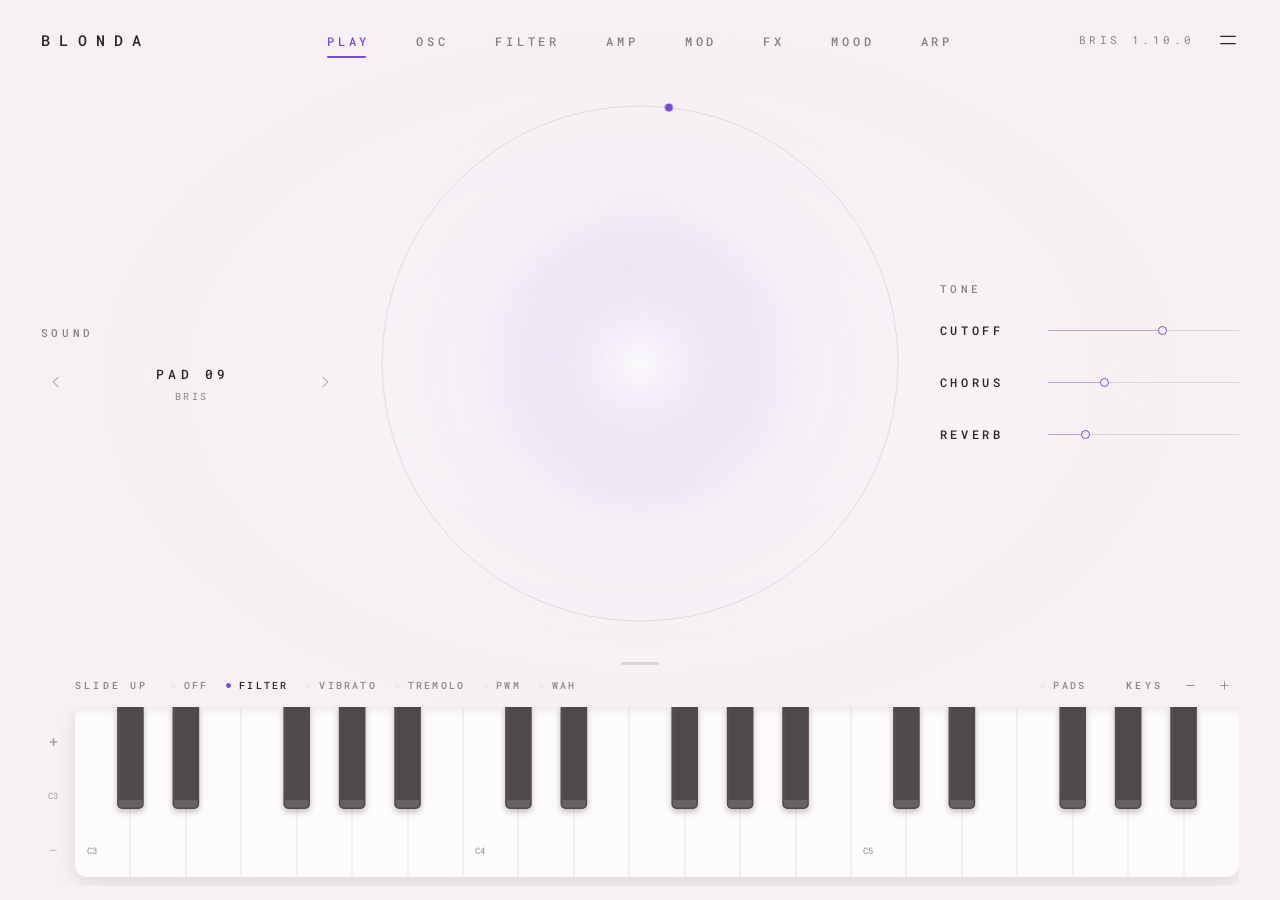
==== ui/index.html @ 7af72cba "1.10.0: den hemliga patchen KRISTALL (glasscen), vanliga ljuset av - KRISTALL låses upp med fem tryc" ====
<!doctype html>
<html lang="sv">
<head>
<meta charset="utf-8">
<meta name="viewport" content="width=device-width, initial-scale=1, viewport-fit=cover, user-scalable=no">
<meta name="theme-color" content="#f6f1f4">
<title>BLONDA BRIS</title>
<link rel="preload" href="fonts/blonda-mono.woff2" as="font" type="font/woff2" crossorigin>
<link rel="stylesheet" href="style.css">
</head>
<body>
<div id="app" class="tab-play">
  <header>
    <div class="logo">BLONDA</div>
    <nav id="tabs"></nav>
    <div class="hright">
      <span id="ver">BRIS</span>
      <button id="menuBtn" aria-label="Sounds"><svg class="ic" viewBox="0 0 24 24"><path d="M4 8h16M4 16h16"/></svg></button>
    </div>
  </header>
  <nav id="tabs2"></nav>
  <main id="main">
    <section id="left" class="panel"></section>
    <section id="stage"><canvas id="fBack" class="fl"></canvas><canvas id="fGl" class="fl"></canvas><canvas id="fFront" class="fl"></canvas></section>
    <section id="right" class="panel"></section>
  </main>
  <section id="keys"><div id="kgrip" aria-label="Tangenternas höjd"><i></i></div><div id="kbar"></div><canvas></canvas></section>
</div>
<div id="menu">
  <div class="shade"></div>
  <div class="sheet">
    <div class="top"><div class="t">SOUNDS</div><button id="menuClose" aria-label="Close"><svg class="ic" viewBox="0 0 24 24"><path d="M6 6l12 12M18 6L6 18"/></svg></button></div>
    <div class="list" id="list"></div>
    <div class="foot" id="mfoot"></div>
  </div>
</div>
<div id="start"><div>TAP TO PLAY</div></div>
<script src="data.js"></script>
<script src="bridge.js"></script>
<script src="blommor.js"></script>
<script src="kristall.js"></script>
<script src="app.js"></script>
</body>
</html>
---- ui/style.css ----
/* BLONDA BRIS – gränssnittet. Ett och samma för Mac, iPad, iPhone, Logic (AU) och webben.
   Allt syns alltid utan att man behöver skrolla: sidan är en kolumn (huvud, innehåll, tangenter) där blomman
   tar den plats som blir över. */
@font-face { font-family: "BLONDA Mono"; src: url(fonts/blonda-mono.woff2) format("woff2"); font-weight: 100 700; font-display: block; }

:root {
  --a: #7a4bd4; --a2: rgba(122, 75, 212, .35); --a3: rgba(122, 75, 212, .12);
  --bg: #f6f1f4; --ink: #2b2521; --mute: #8d847e; --faint: rgba(43, 37, 33, .08); --line: rgba(43, 37, 33, .14);
  --pad: clamp(16px, 3.2vw, 56px);
  --track: .32em;
  font-family: "BLONDA Mono", ui-monospace, Menlo, monospace;
  color: var(--ink);
}
* { box-sizing: border-box; -webkit-tap-highlight-color: transparent; -webkit-user-select: none; user-select: none; -webkit-touch-callout: none; }
input, textarea { -webkit-user-select: text; user-select: text; -webkit-touch-callout: default; }
button { touch-action: manipulation; }
html, body { margin: 0; height: 100%; overflow: hidden; background: var(--bg); transition: background-color .8s ease; }
body { -webkit-user-select: none; user-select: none; -webkit-touch-callout: none; touch-action: none; }
button { font: inherit; color: inherit; background: none; border: 0; padding: 0; cursor: pointer; }
svg { display: block; }
.ic { width: 22px; height: 22px; stroke: currentColor; fill: none; stroke-width: 1.3; stroke-linecap: round; stroke-linejoin: round; }

#app {
  position: fixed; inset: 0; display: flex; flex-direction: column;
  padding: env(safe-area-inset-top) calc(env(safe-area-inset-right) + var(--pad)) calc(env(safe-area-inset-bottom) + 14px) calc(env(safe-area-inset-left) + var(--pad));
  background: radial-gradient(ellipse 60% 55% at 50% 42%, rgba(255, 255, 255, .5), rgba(255, 255, 255, 0) 70%);
}

/* ---------------------------------------------------------------- huvud */
header { flex: none; display: grid; grid-template-columns: 1fr auto 1fr; align-items: center; height: 80px; position: relative; z-index: 2; }
.logo { font-size: 15px; letter-spacing: .62em; font-weight: 500; white-space: nowrap; }
#tabs { display: flex; gap: clamp(20px, 3.6vw, 60px); justify-content: center; }
#tabs button, #tabs2 button { font-size: 12px; letter-spacing: var(--track); padding: 10px 0 9px; position: relative; opacity: .55; font-weight: 500; transition: opacity .2s; }
#tabs button.on, #tabs2 button.on { color: var(--a); opacity: 1; }
#tabs button.on::after, #tabs2 button.on::after { content: ""; position: absolute; left: 0; right: .32em; bottom: 0; height: 1.5px; background: var(--a); border-radius: 1px; }
.hright { display: flex; justify-content: flex-end; align-items: center; gap: 22px; }
#ver { font-size: 10.5px; letter-spacing: .34em; color: var(--mute); white-space: nowrap; }
#tabs2 { display: none; position: relative; z-index: 2; }

/* ---------------------------------------------------------------- innehåll */
main { flex: 1; min-height: 0; display: grid; grid-template-columns: minmax(210px, 25%) 1fr minmax(210px, 25%); grid-template-areas: "left stage right"; }
#left { grid-area: left; }
#right { grid-area: right; }
#stage { grid-area: stage; position: relative; min-height: 0; min-width: 0; }
#stage .fl { position: absolute; inset: -24px -60px -10px; width: calc(100% + 120px); height: calc(100% + 34px); pointer-events: none; }
#fGl { transition: opacity .25s; }
.panel { display: flex; flex-direction: column; justify-content: center; gap: 36px; min-height: 0; min-width: 0; position: relative; z-index: 1; }
.ttl { font-size: 11px; letter-spacing: var(--track); color: var(--mute); margin-bottom: 22px; font-weight: 500; }

.browser .row { display: grid; grid-template-columns: 30px 1fr 30px; align-items: center; }
.browser .arr { height: 40px; display: grid; place-items: center; opacity: .55; }
.browser .arr .ic { width: 16px; height: 16px; }
.browser .arr:hover { opacity: 1; }
.browser .mid { text-align: center; min-width: 0; }
.browser .cur { font-size: 13px; letter-spacing: var(--track); padding-left: .32em; font-weight: 500; }
.browser .nm { font-size: 10px; letter-spacing: .24em; color: var(--mute); margin-top: 7px; padding-left: .24em; white-space: nowrap; overflow: hidden; text-overflow: ellipsis; }

.wave-wrap { padding-bottom: 6px; }
.wave { width: 100%; height: 76px; display: block; }

.knobs { display: grid; grid-template-columns: repeat(4, 1fr); gap: 6px; }
.knob { display: flex; flex-direction: column; align-items: center; gap: 12px; touch-action: none; cursor: ns-resize; }
.knob .lab { font-size: 10.5px; letter-spacing: .2em; padding-left: .2em; white-space: nowrap; font-weight: 500; }
.knob canvas { width: 32px; height: 32px; transition: transform .12s; }

.sliders { display: flex; flex-direction: column; gap: 28px; }
.slider { display: grid; grid-template-columns: minmax(92px, auto) 1fr; align-items: center; gap: 16px; touch-action: none; cursor: ew-resize; }
.slider .lab { font-size: 11.5px; letter-spacing: var(--track); white-space: nowrap; font-weight: 500; }
.slider .tr { position: relative; height: 24px; }
.slider .tr::before { content: ""; position: absolute; left: 0; right: 0; top: 50%; height: 1px; background: var(--line); }
.slider .fill { position: absolute; left: 0; top: 50%; height: 1px; background: var(--a2); }
.slider .hd { position: absolute; top: 50%; width: 9px; height: 9px; margin: -4.5px 0 0 -4.5px; border: 1.4px solid var(--a); border-radius: 50%; background: var(--bg); transition: transform .12s; }
.slider.drag .hd, .knob.drag canvas { transform: scale(1.25); }
.lab .val { color: var(--a); }

.choice { display: flex; flex-wrap: wrap; gap: 12px 22px; }
.choice .opt { display: flex; align-items: center; gap: 10px; font-size: 11.5px; letter-spacing: .26em; font-weight: 500; opacity: .5; padding: 4px 0; }
.choice .opt i { width: 6px; height: 6px; border-radius: 50%; border: 1.1px solid var(--line); flex: none; }
.choice .opt.on { opacity: 1; }
.choice .opt.on i { background: var(--a); border-color: var(--a); }

/* rader ovanför rattarna (MOOD, ARP) och knappen för de dolda rattarna */
.kbox .pre { display: flex; flex-direction: column; gap: 14px; margin-bottom: 24px; }
.kbox .pre:last-child { margin-bottom: 0; }
.ttl .hidb { margin-left: 16px; font-size: 9.5px; letter-spacing: .28em; color: var(--a); font-weight: 500; padding: 4px 0; }
.ttl .hidb.on { color: var(--ink); }

/* MOOD: fotknapparna över blommans nederkant */
#fsw { position: absolute; left: 0; right: 0; bottom: 10px; z-index: 2; display: flex; justify-content: center; gap: clamp(18px, 6vw, 70px); pointer-events: none; }
#fsw .grp { display: flex; gap: 10px; pointer-events: auto; }
#fsw .fs { height: 34px; padding: 0 16px 0 13px; display: flex; align-items: center; gap: 9px; border-radius: 18px; border: 1px solid var(--line);
  background: rgba(255, 255, 255, .55); backdrop-filter: blur(8px); -webkit-backdrop-filter: blur(8px); font-size: 10.5px; letter-spacing: .26em; font-weight: 500; transition: background .15s, color .15s; }
#fsw .fs i { width: 6px; height: 6px; border-radius: 50%; border: 1.1px solid var(--line); }
#fsw .fs.on { background: var(--a); border-color: var(--a); color: #fff; }
#fsw .fs.on i { background: #fff; border-color: #fff; }

/* ---------------------------------------------------------------- ackordpads över skärmen */
main { position: relative; }
#pads { position: absolute; inset: 0; z-index: 6; display: none; flex-direction: column; align-items: center; justify-content: center; gap: 18px;
  container-type: size; background: color-mix(in srgb, var(--bg) 42%, transparent); backdrop-filter: blur(20px) saturate(1.1); -webkit-backdrop-filter: blur(20px) saturate(1.1); }
#pads.open { display: flex; animation: padsin .28s ease-out; }
@keyframes padsin { from { opacity: 0; } }
#pads .pbar { flex: none; flex-wrap: nowrap; align-items: center; gap: 0 26px; }
#pads .pbar .opt { font-size: 10.5px; letter-spacing: .26em; }
#pads .pbar .stang { width: 30px; height: 30px; display: grid; place-items: center; opacity: .55; margin-left: 4px; }
#pads .pbar .stang .ic { width: 15px; height: 15px; }
#pads .pgrid { flex: none; display: grid; grid-template-columns: repeat(4, minmax(0, 1fr)); gap: 14px; width: min(92cqw, calc((100cqh - 76px) * 4 + 42px), 920px); }
@container (max-aspect-ratio: 8/5) { #pads .pgrid { grid-template-columns: repeat(2, minmax(0, 1fr)); width: min(92cqw, calc(100cqh - 76px), 560px); } }
.pad { aspect-ratio: 1; min-width: 0; border-radius: 22px; background: rgba(255, 255, 255, .5); border: 1px solid rgba(255, 255, 255, .75); box-shadow: 0 12px 40px rgba(60, 40, 30, .07);
  display: flex; flex-direction: column; justify-content: space-between; align-items: stretch; padding: 12px 14px 11px; text-align: left; touch-action: none; transition: background .14s, color .14s, transform .1s; }
.pad:active { transform: scale(.985); }
.pad .nr { font-size: 9.5px; letter-spacing: .3em; color: var(--mute); }
.pad .ak { align-self: center; font-size: clamp(15px, 5.2cqmin, 30px); letter-spacing: .06em; font-weight: 500; white-space: nowrap; }
.pad .tn { font-size: 8.5px; letter-spacing: .12em; color: var(--mute); white-space: nowrap; overflow: hidden; text-overflow: ellipsis; text-align: center; }
.pad.tom .ak { color: var(--mute); font-size: 10px; letter-spacing: .32em; }
.pad.on { background: var(--a); border-color: var(--a); color: #fff; }
.pad.on .nr, .pad.on .tn { color: rgba(255, 255, 255, .75); }
.pad.armed { border: 1.5px solid var(--a); animation: padrec 1.1s ease-in-out infinite; }
@keyframes padrec { 50% { box-shadow: 0 0 0 7px var(--a3); } }
#pads.recording .pad:not(.armed) { opacity: .78; }
#kbar .padsw { flex: none !important; margin-left: auto; }
#kbar .padsw + .zoom { margin-left: 18px; }

/* PLAY: bara ljudväljaren till vänster och tre reglage till höger */
.tab-play .panel { gap: 0; }

/* ---------------------------------------------------------------- tangenter */
#keys { flex: none; height: clamp(140px, 25vh, 230px); margin-top: 14px; position: relative; z-index: 1; display: flex; flex-direction: column; }
#keys canvas { width: 100%; flex: 1; min-height: 0; display: block; touch-action: none; }
#kbar { flex: none; display: flex; align-items: center; gap: 22px; height: 28px; margin: 0 0 8px 34px; }
#kgrip { flex: none; height: 16px; margin-top: -6px; display: flex; justify-content: center; align-items: center; cursor: ns-resize; touch-action: none; }
#kgrip i { width: 38px; height: 3px; border-radius: 2px; background: var(--line); transition: background .2s, width .2s; }
#kgrip:hover i, #kgrip.drag i { background: var(--a2); width: 56px; }
#kbar .zoom { margin-left: auto; display: flex; align-items: center; gap: 4px; }
#kbar .zoom .ttl { margin-right: 8px; }
#kbar .zoom button { width: 30px; height: 28px; display: grid; place-items: center; opacity: .55; }
#kbar .zoom button:hover { opacity: 1; }
#kbar .zoom .ic { width: 15px; height: 15px; }
.slider .mfill { position: absolute; top: 50%; height: 1px; background: var(--a); opacity: .45; display: none; }
.slider .mdot { position: absolute; top: 50%; width: 5px; height: 5px; margin: -2.5px 0 0 -2.5px; border-radius: 50%; background: var(--a); display: none; }
#kbar .ttl { margin: 0; font-size: 10px; white-space: nowrap; }
#kbar .choice { flex-wrap: nowrap; gap: 0 18px; }
#kbar .opt { font-size: 10px; letter-spacing: .22em; gap: 8px; padding: 6px 0; }
#kbar .opt i { width: 5px; height: 5px; }
#kbar .s { display: none; }

/* ---------------------------------------------------------------- menyn (ljudlistan) */
#menu { position: fixed; inset: 0; z-index: 20; pointer-events: none; }
#menu .shade { position: absolute; inset: 0; background: rgba(246, 241, 238, .55); backdrop-filter: blur(14px); -webkit-backdrop-filter: blur(14px); opacity: 0; transition: opacity .3s; }
#menu .sheet { position: absolute; top: 0; right: 0; bottom: 0; width: min(540px, 100%); background: color-mix(in srgb, var(--bg) 88%, white);
  transform: translateX(100%); transition: transform .38s cubic-bezier(.2, .7, .2, 1); display: flex; flex-direction: column;
  padding: calc(env(safe-area-inset-top) + 26px) calc(env(safe-area-inset-right) + 32px) calc(env(safe-area-inset-bottom) + 20px) 32px; }
#menu.open { pointer-events: auto; }
#menu.open .shade { opacity: 1; }
#menu.open .sheet { transform: none; box-shadow: -30px 0 80px rgba(60, 40, 30, .08); }
#menu .top { display: flex; justify-content: space-between; align-items: center; margin-bottom: 26px; }
#menu .top .t { font-size: 11px; letter-spacing: .5em; font-weight: 500; color: var(--mute); }
#menu .list { overflow-y: auto; flex: 1; -webkit-overflow-scrolling: touch; touch-action: pan-y; margin-right: -14px; padding-right: 14px; }
#menu .grp { margin-bottom: 24px; }
#menu .gh { display: flex; align-items: center; gap: 12px; font-size: 10.5px; letter-spacing: .32em; margin-bottom: 8px; font-weight: 500; }
#menu .gh i { width: 7px; height: 7px; border-radius: 50%; }
#menu .gh span { color: var(--mute); }
#menu .items { display: grid; grid-template-columns: 1fr 1fr; gap: 0 18px; }
#menu .it { text-align: left; font-size: 11px; letter-spacing: .14em; padding: 8px 0 8px 19px; opacity: .72; white-space: nowrap; overflow: hidden; text-overflow: ellipsis; text-transform: uppercase; }
#menu .it:hover { opacity: 1; }
#menu .it.on { color: var(--a); opacity: 1; }
#menu .foot { border-top: 1px solid var(--faint); padding-top: 16px; display: flex; flex-wrap: wrap; gap: 14px 24px; align-items: center; font-size: 10px; letter-spacing: .18em; color: var(--mute); }
#menu .foot button { letter-spacing: .24em; color: var(--ink); font-weight: 500; }
#menu .foot button.mute { color: var(--mute); }
#menu .foot input.namn { flex: 1 1 180px; min-width: 0; font: inherit; font-size: 11px; letter-spacing: .2em; text-transform: uppercase; color: var(--ink);
  background: none; border: 0; border-bottom: 1px solid var(--a2); padding: 8px 0 6px; outline: none; -webkit-user-select: text; user-select: text; touch-action: manipulation; }
#menu .foot input.namn:focus { border-bottom-color: var(--a); }
#menu .eg { display: flex; align-items: center; min-width: 0; }
#menu .eg .it { flex: 1; min-width: 0; }
#menu .eg .bort { flex: none; height: 30px; min-width: 30px; display: grid; place-items: center; opacity: .35; font-size: 9px; letter-spacing: .2em; font-weight: 500; }
#menu .eg .bort .ic { width: 13px; height: 13px; }
#menu .eg .bort:hover, #menu .eg .bort.fraga { opacity: 1; color: var(--a); }
/* MOTION OFF: inga övergångar eller animationer någonstans */
.still *, .still *::before, .still *::after { transition: none !important; animation: none !important; }

#start { position: fixed; inset: 0; z-index: 30; display: none; place-items: center; background: rgba(246, 241, 238, .35); backdrop-filter: blur(3px); -webkit-backdrop-filter: blur(3px); cursor: pointer; }
#start.show { display: grid; }
#start div { font-size: 11px; letter-spacing: .5em; padding: 16px 24px 16px 30px; border: 1px solid var(--line); border-radius: 40px; background: rgba(255, 255, 255, .5); }

/* ---------------------------------------------------------------- iPad stående, iPhone och smala fönster */
@media (orientation: portrait), (max-width: 699px) {
  header { grid-template-columns: 1fr auto; height: 62px; }
  header #tabs { display: none; }
  #tabs2 { display: flex; flex: none; justify-content: space-between; padding: 0 0 6px; }
  #tabs2 button { font-size: 10.5px; letter-spacing: .2em; }
  main { display: flex; flex-direction: column; gap: 18px; }
  #stage { flex: 1; min-height: 0; order: 0; }
  #stage .fl { inset: 0 -16px -6px; width: calc(100% + 32px); height: calc(100% + 6px); }
  #left { order: 1; }
  #right { order: 2; }
  .panel { flex: none; justify-content: flex-start; gap: 18px; }
  .wave-wrap { display: none; }
  .ttl { margin-bottom: 12px; }
  .sliders { gap: 12px; }
  .slider .tr { height: 30px; }
  #keys { height: clamp(150px, 22vh, 250px); margin-top: 12px; }
  /* PLAY: blomman stort, ljudväljaren, tangenter */
  .tab-play #right { display: none; }
  .tab-play .browser .ttl { display: none; }
  .tab-play #keys { height: clamp(176px, 28vh, 300px); }
  /* inställningsflikarna: ljudväljaren finns i menyn, blomman tar resten */
  #app:not(.tab-play) #left .browser { display: none; }
  #app:not(.tab-play) #left { gap: 0; }
}
/* iPad stående: inställningarna i två kolumner under blomman */
@media (orientation: portrait) and (min-width: 700px) {
  main { display: grid; grid-template-columns: 1fr 1fr; grid-template-rows: minmax(0, 1fr) auto; grid-template-areas: "stage stage" "left right"; column-gap: 48px; row-gap: 26px; }
  .tab-play main { grid-template-areas: "stage stage" "left left"; }
  .tab-play #left { width: min(420px, 100%); justify-self: center; }
  #tabs2 { justify-content: center; gap: 44px; }
  #tabs2 button { font-size: 11.5px; letter-spacing: .3em; }
  .sliders { gap: 18px; }
}
/* låg höjd (iPhone liggande, AUv3 i GarageBand): tätare */
@media (max-height: 560px) and (orientation: landscape) {
  header { height: 50px; }
  #tabs { gap: clamp(12px, 2.4vw, 40px); }   /* iPhone liggande: flikarna och versionen får plats bredvid varandra */
  #ver { letter-spacing: .22em; }
  .panel { gap: 14px; }
  .sliders { gap: 6px; }
  .slider .tr { height: 22px; }
  .ttl { margin-bottom: 8px; }
  .wave-wrap { display: none; }
  .knob { gap: 6px; }
  .knob canvas { width: 28px; height: 28px; }
  #keys { height: clamp(92px, 30vh, 146px); margin-top: 6px; }
  #kbar { height: 22px; margin-bottom: 4px; }
  #kgrip { display: none; }
}
/* smalt: korta namn och ingen rubrik */
@media (max-width: 600px) {
  #kbar { gap: 14px; margin-left: 0; }
  #kbar .choice { flex: 1; justify-content: space-between; gap: 0; }
  #kbar .zoom .ttl { display: none; }
  #kbar .zoom button { width: 26px; }
  #kbar .l { display: none; }
  #kbar .s { display: inline; }
}
@media (max-width: 430px) {
  #kbar > .ttl { display: none; }
  #kbar { gap: 10px; }
  #kbar .opt { letter-spacing: .12em; gap: 5px; }
  #kbar .zoom { gap: 0; }
}
@media (max-height: 330px) { #keys { display: none; } }
/* MOOD på små telefoner: tätare så att blomman och fotknapparna får plats */
@media (orientation: portrait) and (max-height: 760px) and (max-width: 699px) {
  .tab-mood .ttl { margin-bottom: 8px; }
  .tab-mood .kbox .pre { margin-bottom: 10px; }
  .tab-mood .knob { gap: 6px; }
  .tab-mood .knob canvas { width: 28px; height: 28px; }
  .tab-mood .sliders { gap: 4px; }
  .tab-mood .slider .tr { height: 24px; }
  .tab-mood main { gap: 12px; }
}

/* ---------------------------------------------------------------- AUDIO / MIDI (fristående appen) */
#dev { position: fixed; inset: 0; z-index: 40; display: none; align-items: center; justify-content: center; padding: 20px;
  background: color-mix(in srgb, var(--bg) 45%, transparent); backdrop-filter: blur(18px); -webkit-backdrop-filter: blur(18px); }
#dev.open { display: flex; animation: padsin .25s ease-out; }
#dev .kort { width: min(520px, 100%); max-height: 100%; overflow-y: auto; background: rgba(255, 255, 255, .78); border: 1px solid rgba(255, 255, 255, .9);
  border-radius: 22px; box-shadow: 0 18px 60px rgba(60, 40, 30, .12); padding: 20px 24px 26px; }
#dev .topp { display: flex; align-items: center; justify-content: space-between; margin-bottom: 18px; }
#dev .topp .ttl { margin: 0; }
#dev .stang { width: 34px; height: 34px; display: grid; place-items: center; opacity: .6; }
#dev .stang .ic { width: 16px; height: 16px; }
#dev .sekt { margin-top: 18px; }
#dev .rub { font-size: 9.5px; letter-spacing: .3em; color: var(--mute); margin-bottom: 10px; }
#dev .rad { width: 100%; display: flex; align-items: center; gap: 12px; padding: 11px 0; border-top: 1px solid var(--faint); font-size: 11px; letter-spacing: .2em; text-align: left; }
#dev .rad span { flex: 1; min-width: 0; overflow: hidden; text-overflow: ellipsis; white-space: nowrap; }
#dev .rad em { font-style: normal; font-size: 9.5px; letter-spacing: .28em; color: var(--mute); }
#dev .rad i { width: 6px; height: 6px; border-radius: 50%; border: 1.1px solid var(--line); flex: none; }
#dev .rad.on i { background: var(--a); border-color: var(--a); }
#dev .rad.on em { color: var(--a); }
#dev .tom { font-size: 10px; letter-spacing: .24em; color: var(--mute); }
#dev .choice { flex-wrap: wrap; gap: 8px 18px; justify-content: flex-start; }

/* ljuset som strålar upp ur tangentbordet (ritas i app.js) */
#ljus { position: fixed; inset: 0; width: 100%; height: 100%; z-index: 5; pointer-events: none; }

/* ---------------------------------------------------------------- den hemliga patchen (KRISTALL)
   Mörkt läge med glasscenen (kristall.js). Bakgrund och accent sätts av applyTheme. */
#kristall { display: none; }
html.kristall { --ink: #e9e4f4; --mute: #8f87a8; --faint: rgba(233, 228, 244, .07); --line: rgba(233, 228, 244, .16); color-scheme: dark; }
html.kristall #app { background: radial-gradient(ellipse 55% 50% at 50% 45%, rgba(120, 80, 220, .10), rgba(120, 80, 220, 0) 70%); }
html.kristall #fsw .fs { background: rgba(22, 19, 34, .6); }
html.kristall .pad { background: rgba(255, 255, 255, .05); border-color: rgba(255, 255, 255, .12); box-shadow: 0 12px 40px rgba(0, 0, 0, .35); }
html.kristall #menu .shade { background: rgba(11, 10, 19, .6); }
html.kristall #menu .sheet { background: color-mix(in srgb, var(--bg) 94%, white); }
html.kristall #start { background: rgba(11, 10, 19, .45); }
html.kristall #start div { background: rgba(255, 255, 255, .06); }
html.kristall #dev .kort { background: rgba(24, 21, 36, .92); border-color: rgba(255, 255, 255, .1); }
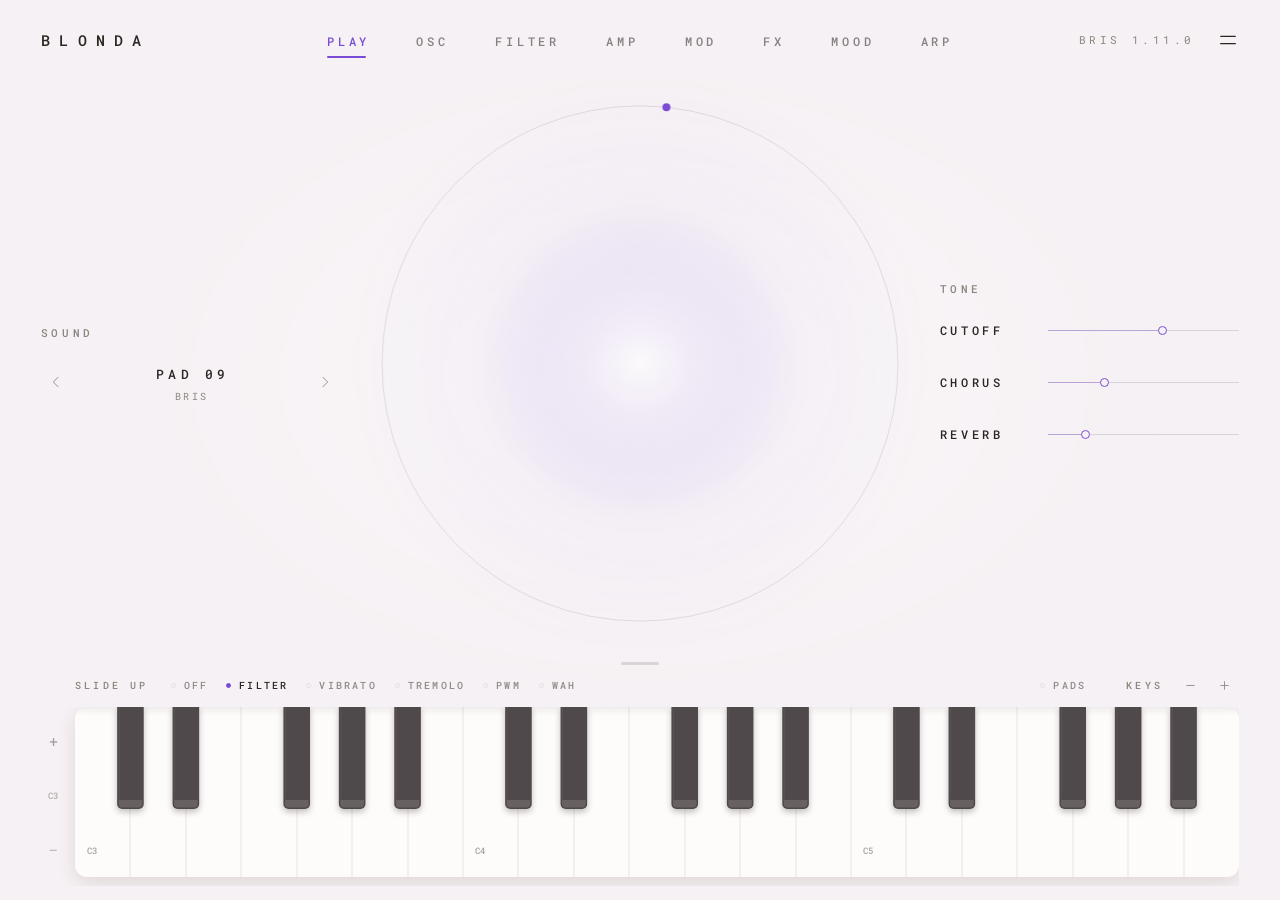
==== commit 6d0c7a57: "1.11.0: hemliga patcharna SJÖN och KASSETTEN, bandet (SLITEN) i kärnan - SJÖN (låses upp med B-A-D-A" ====
--- a/ui/index.html
+++ b/ui/index.html
@@ -39,6 +39,8 @@
 <script src="bridge.js"></script>
 <script src="blommor.js"></script>
 <script src="kristall.js"></script>
+<script src="sjon.js"></script>
+<script src="kassett.js"></script>
 <script src="app.js"></script>
 </body>
 </html>
--- a/ui/style.css
+++ b/ui/style.css
@@ -283,15 +283,24 @@
 /* ljuset som strålar upp ur tangentbordet (ritas i app.js) */
 #ljus { position: fixed; inset: 0; width: 100%; height: 100%; z-index: 5; pointer-events: none; }
 
-/* ---------------------------------------------------------------- den hemliga patchen (KRISTALL)
-   Mörkt läge med glasscenen (kristall.js). Bakgrund och accent sätts av applyTheme. */
-#kristall { display: none; }
-html.kristall { --ink: #e9e4f4; --mute: #8f87a8; --faint: rgba(233, 228, 244, .07); --line: rgba(233, 228, 244, .16); color-scheme: dark; }
-html.kristall #app { background: radial-gradient(ellipse 55% 50% at 50% 45%, rgba(120, 80, 220, .10), rgba(120, 80, 220, 0) 70%); }
-html.kristall #fsw .fs { background: rgba(22, 19, 34, .6); }
-html.kristall .pad { background: rgba(255, 255, 255, .05); border-color: rgba(255, 255, 255, .12); box-shadow: 0 12px 40px rgba(0, 0, 0, .35); }
-html.kristall #menu .shade { background: rgba(11, 10, 19, .6); }
-html.kristall #menu .sheet { background: color-mix(in srgb, var(--bg) 94%, white); }
-html.kristall #start { background: rgba(11, 10, 19, .45); }
-html.kristall #start div { background: rgba(255, 255, 255, .06); }
-html.kristall #dev .kort { background: rgba(24, 21, 36, .92); border-color: rgba(255, 255, 255, .1); }
+/* ---------------------------------------------------------------- de hemliga patcharna (KRISTALL, SJÖN, KASSETTEN)
+   Mörkt läge med patchens scen (kristall.js, sjon.js, kassett.js). Bakgrund och accent sätts av applyTheme. */
+#kristall, #kassett, #sjon { display: none; }
+#sjon { position: fixed; inset: 0; width: 100%; height: 100%; z-index: 0; pointer-events: none; }
+#hemskylt { position: fixed; left: 50%; top: 84px; transform: translate(-50%, -6px); z-index: 30; pointer-events: none;
+  display: flex; flex-direction: column; align-items: center; gap: 8px; opacity: 0; transition: opacity .5s, transform .5s;
+  color: var(--ink); text-align: center; }
+#hemskylt span { font: 500 10px/1 "BLONDA Mono", monospace; letter-spacing: .4em; color: var(--a); }
+#hemskylt b { font: 300 26px/1 "BLONDA Grotesk", sans-serif; letter-spacing: .5em; padding-left: .5em; }
+#hemskylt.syns { opacity: 1; transform: translate(-50%, 0); }
+html.hemlig { --ink: #e9e4f4; --mute: #8f87a8; --faint: rgba(233, 228, 244, .07); --line: rgba(233, 228, 244, .16); color-scheme: dark; }
+html.hemlig #app { background: radial-gradient(ellipse 55% 50% at 50% 45%, rgba(120, 80, 220, .10), rgba(120, 80, 220, 0) 70%); }
+html.hemlig.h-kassett #app { background: radial-gradient(ellipse 50% 45% at 50% 42%, rgba(255, 160, 70, .07), rgba(255, 160, 70, 0) 70%); }
+html.hemlig.h-sjon #app { background: none; }
+html.hemlig #fsw .fs { background: rgba(22, 19, 34, .6); }
+html.hemlig .pad { background: rgba(255, 255, 255, .05); border-color: rgba(255, 255, 255, .12); box-shadow: 0 12px 40px rgba(0, 0, 0, .35); }
+html.hemlig #menu .shade { background: rgba(11, 10, 19, .6); }
+html.hemlig #menu .sheet { background: color-mix(in srgb, var(--bg) 94%, white); }
+html.hemlig #start { background: rgba(11, 10, 19, .45); }
+html.hemlig #start div { background: rgba(255, 255, 255, .06); }
+html.hemlig #dev .kort { background: rgba(24, 21, 36, .92); border-color: rgba(255, 255, 255, .1); }
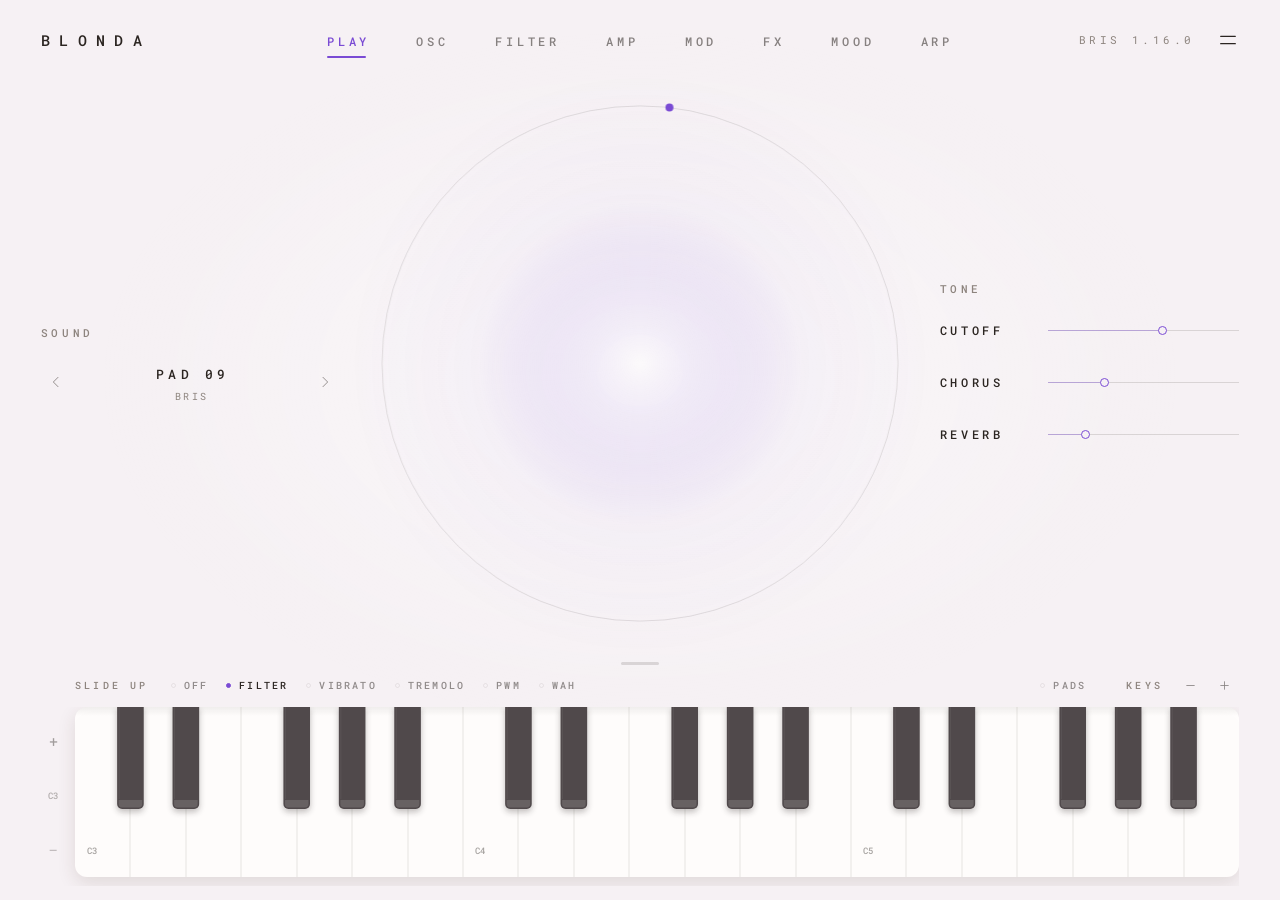
==== commit 3377f803: "1.16.0: tre nya hemliga patchar – NORRSKEN, NATTÅGET och ORGELN - NORRSKEN (F-A-D-E): norrsken över " ====
--- a/ui/index.html
+++ b/ui/index.html
@@ -41,6 +41,8 @@
 <script src="kristall.js"></script>
 <script src="sjon.js"></script>
 <script src="kassett.js"></script>
+<script src="norrsken.js"></script>
+<script src="nattag.js"></script>
 <script src="app.js"></script>
 </body>
 </html>
--- a/ui/style.css
+++ b/ui/style.css
@@ -84,6 +84,26 @@
 .kbox .pre:last-child { margin-bottom: 0; }
 .ttl .hidb { margin-left: 16px; font-size: 9.5px; letter-spacing: .28em; color: var(--a); font-weight: 500; padding: 4px 0; }
 .ttl .hidb.on { color: var(--ink); }
+
+/* FX: kedjan till höger (en rad per effekt, med av/på eller en lampa) och den valda effekten till vänster */
+.fxttl { display: flex; align-items: center; justify-content: space-between; gap: 16px; }
+.fxpa { display: inline-flex; align-items: center; height: 24px; border: 1px solid var(--line); border-radius: 13px; padding: 2px; font-size: 9.5px; letter-spacing: .26em; font-weight: 500; flex: none; }
+.fxpa span { padding: 0 9px 0 calc(9px + .26em); height: 18px; display: grid; place-items: center; border-radius: 10px; color: var(--mute); transition: background .15s, color .15s; }
+.fxpa:not(.on) span:last-child { background: var(--ink); color: var(--bg); }
+.fxpa.on span:first-child { background: var(--a); color: #fff; }
+.fxinn { transition: opacity .2s; }
+.fxinn.av { opacity: .42; }
+.fxbox .knobs { row-gap: 22px; }
+.fxlista { display: flex; flex-direction: column; }
+.fxrad { display: flex; align-items: center; justify-content: space-between; gap: 14px; border-top: 1px solid var(--line); min-height: 52px; }
+.fxrad:last-child { border-bottom: 1px solid var(--line); }
+.fxnamn { flex: 1; display: flex; align-items: center; gap: 16px; text-align: left; font-size: 11.5px; letter-spacing: var(--track); font-weight: 500; opacity: .55; padding: 14px 0; min-width: 0; }
+.fxnamn em { font-style: normal; font-size: 9.5px; letter-spacing: .2em; color: var(--mute); }
+.fxnamn span { white-space: nowrap; overflow: hidden; text-overflow: ellipsis; }
+.fxrad.vald .fxnamn { opacity: 1; color: var(--a); }
+.fxrad.vald .fxnamn em { color: var(--a); }
+.fxlampa { width: 7px; height: 7px; border-radius: 50%; border: 1.1px solid var(--line); margin-right: 9px; flex: none; }
+.fxlampa.on { background: var(--a); border-color: var(--a); }
 
 /* MOOD: fotknapparna över blommans nederkant */
 #fsw { position: absolute; left: 0; right: 0; bottom: 10px; z-index: 2; display: flex; justify-content: center; gap: clamp(18px, 6vw, 70px); pointer-events: none; }
@@ -206,6 +226,10 @@
   /* inställningsflikarna: ljudväljaren finns i menyn, blomman tar resten */
   #app:not(.tab-play) #left .browser { display: none; }
   #app:not(.tab-play) #left { gap: 0; }
+  .tab-fx #right { order: 1; }   /* FX: välj i kedjan först, rattarna under */
+  .tab-fx #left { order: 2; }
+  .fxrad { min-height: 40px; }
+  .fxnamn { padding: 10px 0; }
 }
 /* iPad stående: inställningarna i två kolumner under blomman */
 @media (orientation: portrait) and (min-width: 700px) {
@@ -228,6 +252,15 @@
   .wave-wrap { display: none; }
   .knob { gap: 6px; }
   .knob canvas { width: 28px; height: 28px; }
+  .fxbox .knobs { row-gap: 8px; }
+  .fxrad { min-height: 32px; }
+  .fxnamn { padding: 6px 0; }
+  .tab-fx #left .browser { display: none; }   /* FX: den valda effekten får hela vänstra sidan */
+  .fxbox .pre { margin-bottom: 8px; }
+  .fxbox .choice.band { flex-wrap: nowrap; overflow-x: auto; gap: 0 14px; scrollbar-width: none; }
+  .fxbox .choice.band::-webkit-scrollbar { display: none; }
+  .fxbox .choice.band .opt { letter-spacing: .18em; gap: 6px; flex: none; }
+  .fxbox .knob .lab { font-size: 9px; letter-spacing: .14em; }
   #keys { height: clamp(92px, 30vh, 146px); margin-top: 6px; }
   #kbar { height: 22px; margin-bottom: 4px; }
   #kgrip { display: none; }
@@ -286,7 +319,8 @@
 /* ---------------------------------------------------------------- de hemliga patcharna (KRISTALL, SJÖN, KASSETTEN)
    Mörkt läge med patchens scen (kristall.js, sjon.js, kassett.js). Bakgrund och accent sätts av applyTheme. */
 #kristall, #kassett, #sjon { display: none; }
-#sjon { position: fixed; inset: 0; width: 100%; height: 100%; z-index: 0; pointer-events: none; }
+#sjon, .himmel { position: fixed; inset: 0; width: 100%; height: 100%; z-index: 0; pointer-events: none; }
+#norrsken, #nattag, #orgel { display: none; }
 #hemskylt { position: fixed; left: 50%; top: 84px; transform: translate(-50%, -6px); z-index: 30; pointer-events: none;
   display: flex; flex-direction: column; align-items: center; gap: 8px; opacity: 0; transition: opacity .5s, transform .5s;
   color: var(--ink); text-align: center; }
@@ -295,8 +329,10 @@
 #hemskylt.syns { opacity: 1; transform: translate(-50%, 0); }
 html.hemlig { --ink: #e9e4f4; --mute: #8f87a8; --faint: rgba(233, 228, 244, .07); --line: rgba(233, 228, 244, .16); color-scheme: dark; }
 html.hemlig #app { background: radial-gradient(ellipse 55% 50% at 50% 45%, rgba(120, 80, 220, .10), rgba(120, 80, 220, 0) 70%); }
-html.hemlig.h-kassett #app { background: radial-gradient(ellipse 50% 45% at 50% 42%, rgba(255, 160, 70, .07), rgba(255, 160, 70, 0) 70%); }
-html.hemlig.h-sjon #app { background: none; }
+html.hemlig.h-kassett #app { background: radial-gradient(ellipse 55% 50% at 50% 40%, rgba(255, 170, 90, .11), rgba(255, 160, 70, 0) 72%); }
+html.hemlig.h-sjon #app { background: none; text-shadow: 0 1px 10px rgba(2, 12, 30, .55); }   /* texten syns även mot dagens himmel */
+html.hemlig.h-norrsken #app, html.hemlig.h-nattag #app { background: none; text-shadow: 0 1px 10px rgba(0, 0, 0, .55); }
+html.hemlig.h-orgel #app { background: radial-gradient(ellipse 55% 50% at 50% 40%, rgba(255, 190, 110, .08), rgba(255, 190, 110, 0) 72%); }
 html.hemlig #fsw .fs { background: rgba(22, 19, 34, .6); }
 html.hemlig .pad { background: rgba(255, 255, 255, .05); border-color: rgba(255, 255, 255, .12); box-shadow: 0 12px 40px rgba(0, 0, 0, .35); }
 html.hemlig #menu .shade { background: rgba(11, 10, 19, .6); }
@@ -304,3 +340,21 @@
 html.hemlig #start { background: rgba(11, 10, 19, .45); }
 html.hemlig #start div { background: rgba(255, 255, 255, .06); }
 html.hemlig #dev .kort { background: rgba(24, 21, 36, .92); border-color: rgba(255, 255, 255, .1); }
+
+/* ---------------------------------------------------------------- att lyssna efter en tonföljd (fem tryck på BLONDA):
+   bokstäverna lyfter och lyser upp i tur och ordning, som en våg genom ordet */
+.logo { cursor: default; }
+.logo span { display: inline-block; }
+.logo.lyssnar span { animation: lyssna 1.5s ease-in-out infinite; animation-delay: calc(var(--i) * .11s); }
+@keyframes lyssna {
+  0%, 100% { transform: translateY(0); color: var(--ink); text-shadow: none; }
+  35% { transform: translateY(-3px); color: var(--a); text-shadow: 0 0 12px var(--a2); }
+  60% { transform: translateY(0); }
+}
+html.still .logo.lyssnar span { animation: none; color: var(--a); }
+/* banden (KASSETTEN, TAPE under FX) */
+.choice.band { flex-wrap: wrap; row-gap: 10px; }
+/* nedräkningen bredvid BLONDA medan appen lyssnar (5, 4, 3 ...) */
+#nedrakning { display: inline-block; min-width: 1.2ch; margin-left: 2px; font: 500 9px/1 "BLONDA Mono", monospace; letter-spacing: 0;
+  font-style: normal; color: var(--a); opacity: 0; vertical-align: 2px; transition: opacity .3s; }
+#nedrakning.syns { opacity: .85; }
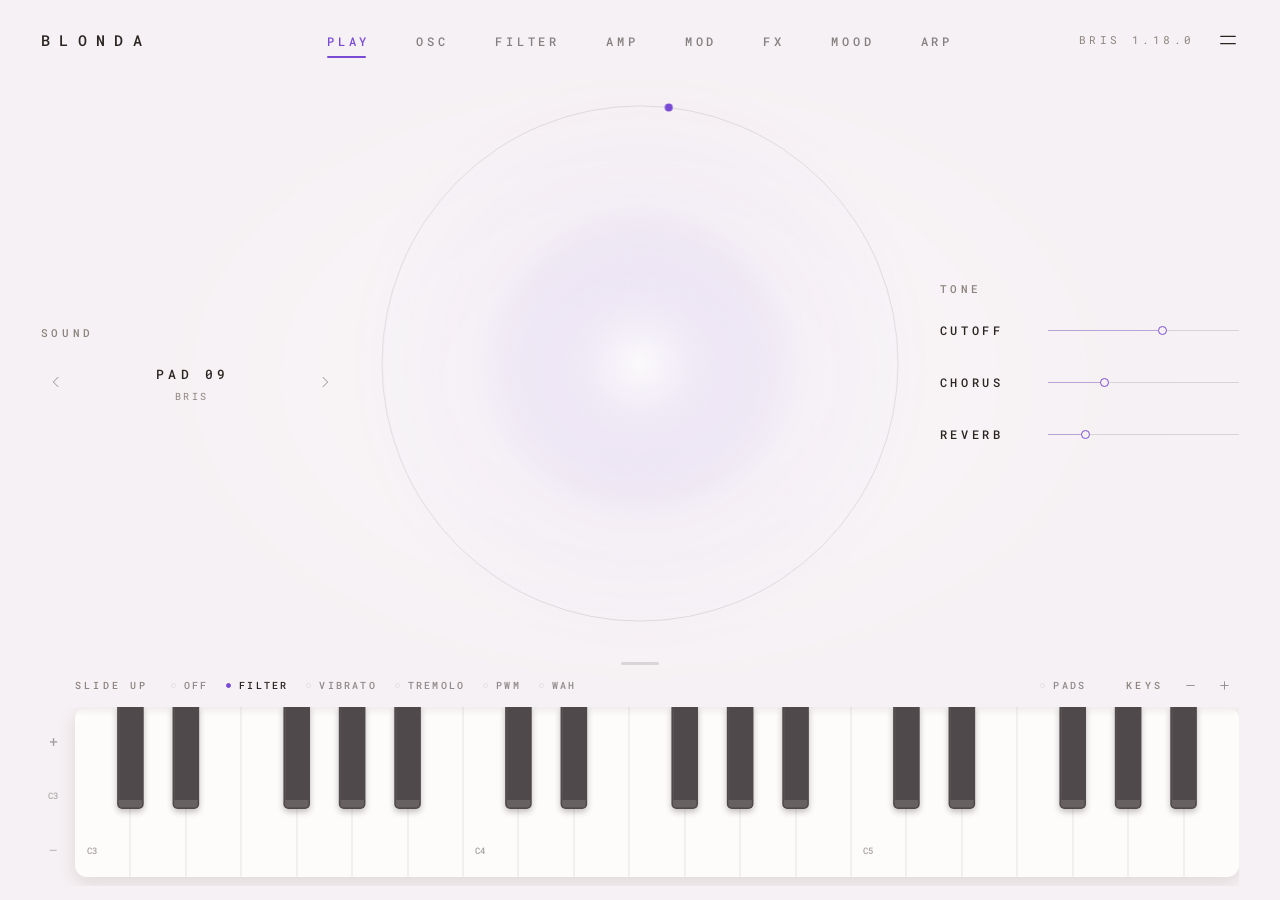
==== commit 409503ae: "1.18.0: ANALOG (motorn ONE och ett oscilloskop), späckhuggare och levande vatten i NORRSKEN, inget s" ====
--- a/ui/index.html
+++ b/ui/index.html
@@ -43,6 +43,7 @@
 <script src="kassett.js"></script>
 <script src="norrsken.js"></script>
 <script src="nattag.js"></script>
+<script src="analog.js"></script>
 <script src="app.js"></script>
 </body>
 </html>
--- a/ui/style.css
+++ b/ui/style.css
@@ -320,7 +320,7 @@
    Mörkt läge med patchens scen (kristall.js, sjon.js, kassett.js). Bakgrund och accent sätts av applyTheme. */
 #kristall, #kassett, #sjon { display: none; }
 #sjon, .himmel { position: fixed; inset: 0; width: 100%; height: 100%; z-index: 0; pointer-events: none; }
-#norrsken, #nattag, #orgel { display: none; }
+#norrsken, #nattag, #orgel, #analog, #analog_strale { display: none; }
 #hemskylt { position: fixed; left: 50%; top: 84px; transform: translate(-50%, -6px); z-index: 30; pointer-events: none;
   display: flex; flex-direction: column; align-items: center; gap: 8px; opacity: 0; transition: opacity .5s, transform .5s;
   color: var(--ink); text-align: center; }
@@ -331,7 +331,7 @@
 html.hemlig #app { background: radial-gradient(ellipse 55% 50% at 50% 45%, rgba(120, 80, 220, .10), rgba(120, 80, 220, 0) 70%); }
 html.hemlig.h-kassett #app { background: radial-gradient(ellipse 55% 50% at 50% 40%, rgba(255, 170, 90, .11), rgba(255, 160, 70, 0) 72%); }
 html.hemlig.h-sjon #app { background: none; text-shadow: 0 1px 10px rgba(2, 12, 30, .55); }   /* texten syns även mot dagens himmel */
-html.hemlig.h-norrsken #app, html.hemlig.h-nattag #app { background: none; text-shadow: 0 1px 10px rgba(0, 0, 0, .55); }
+html.hemlig.h-norrsken #app, html.hemlig.h-nattag #app, html.hemlig.h-analog #app { background: none; text-shadow: 0 1px 10px rgba(0, 0, 0, .55); }
 html.hemlig.h-orgel #app { background: radial-gradient(ellipse 55% 50% at 50% 40%, rgba(255, 190, 110, .08), rgba(255, 190, 110, 0) 72%); }
 html.hemlig #fsw .fs { background: rgba(22, 19, 34, .6); }
 html.hemlig .pad { background: rgba(255, 255, 255, .05); border-color: rgba(255, 255, 255, .12); box-shadow: 0 12px 40px rgba(0, 0, 0, .35); }
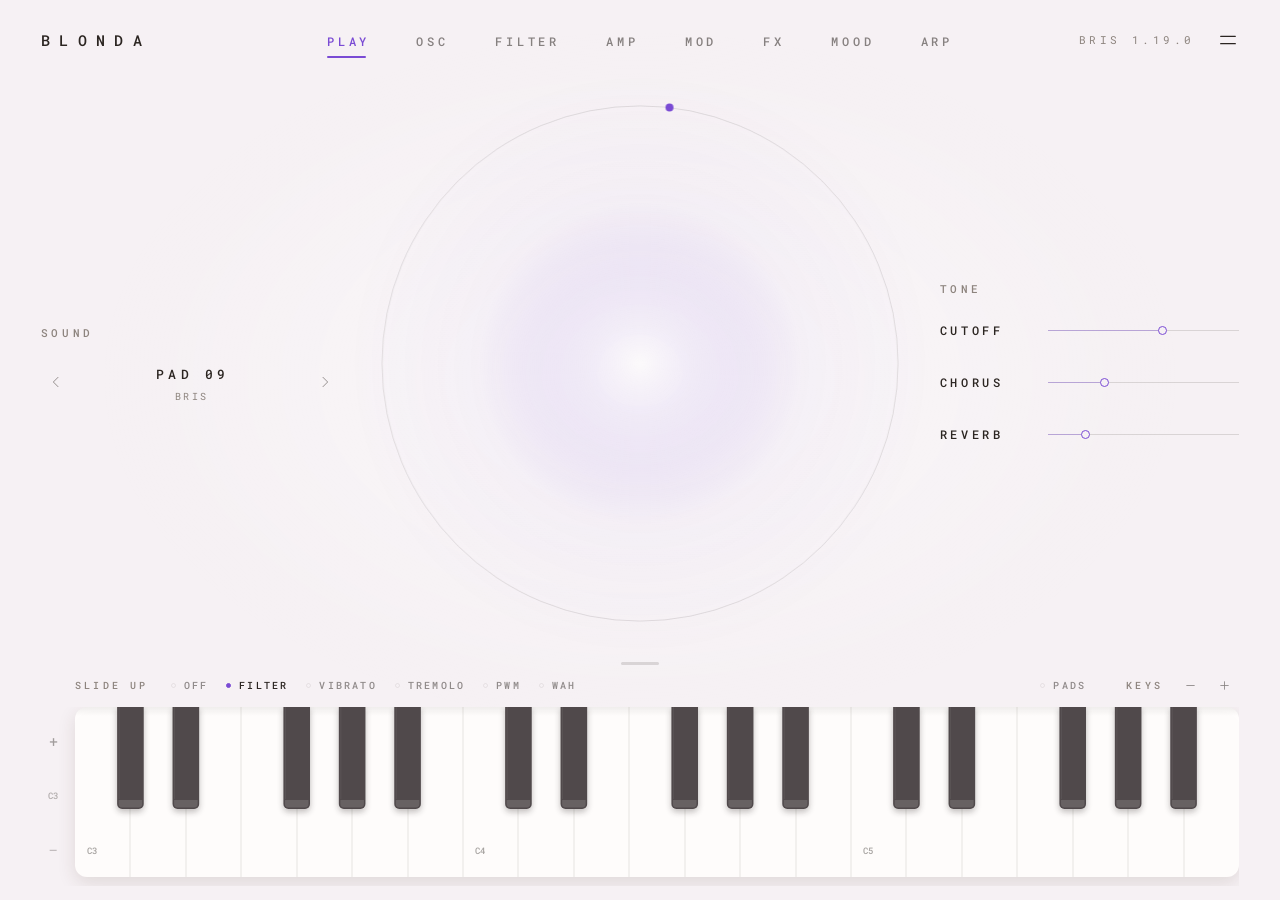
==== commit a7be1d10: "1.19.0: ny hemlig patch MELLOTRON med bandinstrumentet MELLO - MELLOTRON (SECRET 08, C-G-E-A-G): ege" ====
--- a/ui/index.html
+++ b/ui/index.html
@@ -44,6 +44,7 @@
 <script src="norrsken.js"></script>
 <script src="nattag.js"></script>
 <script src="analog.js"></script>
+<script src="mellotron.js"></script>
 <script src="app.js"></script>
 </body>
 </html>
--- a/ui/style.css
+++ b/ui/style.css
@@ -320,7 +320,7 @@
    Mörkt läge med patchens scen (kristall.js, sjon.js, kassett.js). Bakgrund och accent sätts av applyTheme. */
 #kristall, #kassett, #sjon { display: none; }
 #sjon, .himmel { position: fixed; inset: 0; width: 100%; height: 100%; z-index: 0; pointer-events: none; }
-#norrsken, #nattag, #orgel, #analog, #analog_strale { display: none; }
+#norrsken, #nattag, #orgel, #analog, #analog_strale, #mellotron { display: none; }
 #hemskylt { position: fixed; left: 50%; top: 84px; transform: translate(-50%, -6px); z-index: 30; pointer-events: none;
   display: flex; flex-direction: column; align-items: center; gap: 8px; opacity: 0; transition: opacity .5s, transform .5s;
   color: var(--ink); text-align: center; }
@@ -331,7 +331,7 @@
 html.hemlig #app { background: radial-gradient(ellipse 55% 50% at 50% 45%, rgba(120, 80, 220, .10), rgba(120, 80, 220, 0) 70%); }
 html.hemlig.h-kassett #app { background: radial-gradient(ellipse 55% 50% at 50% 40%, rgba(255, 170, 90, .11), rgba(255, 160, 70, 0) 72%); }
 html.hemlig.h-sjon #app { background: none; text-shadow: 0 1px 10px rgba(2, 12, 30, .55); }   /* texten syns även mot dagens himmel */
-html.hemlig.h-norrsken #app, html.hemlig.h-nattag #app, html.hemlig.h-analog #app { background: none; text-shadow: 0 1px 10px rgba(0, 0, 0, .55); }
+html.hemlig.h-norrsken #app, html.hemlig.h-nattag #app, html.hemlig.h-analog #app, html.hemlig.h-mellotron #app { background: none; text-shadow: 0 1px 10px rgba(0, 0, 0, .55); }
 html.hemlig.h-orgel #app { background: radial-gradient(ellipse 55% 50% at 50% 40%, rgba(255, 190, 110, .08), rgba(255, 190, 110, 0) 72%); }
 html.hemlig #fsw .fs { background: rgba(22, 19, 34, .6); }
 html.hemlig .pad { background: rgba(255, 255, 255, .05); border-color: rgba(255, 255, 255, .12); box-shadow: 0 12px 40px rgba(0, 0, 0, .35); }
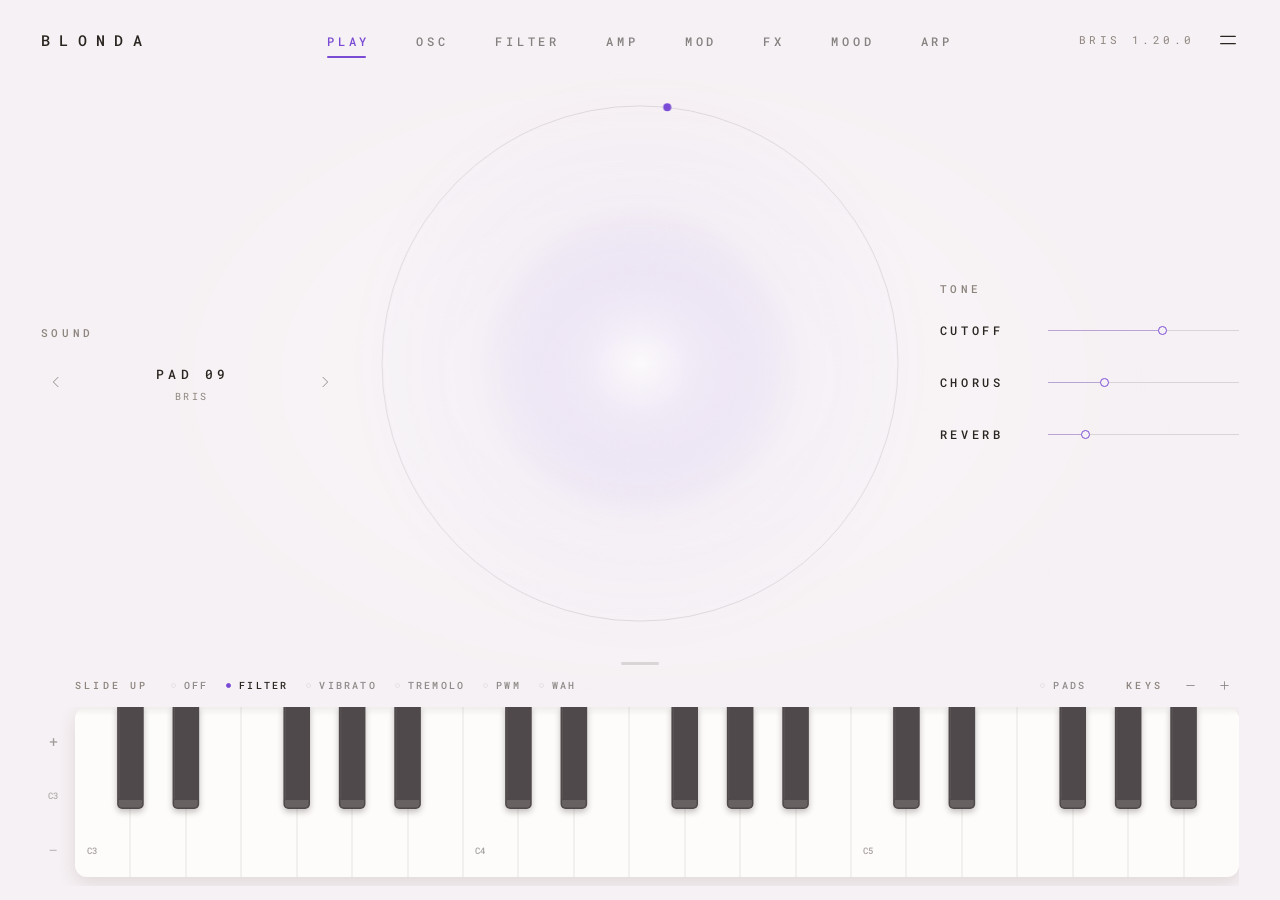
==== commit 5ca94a80: "1.20.0: KÖREN (ny motor KÖR) i stället för MELLOTRON, MPE i ANALOG och NATTÅGET, NORRSKEN med djup -" ====
--- a/ui/index.html
+++ b/ui/index.html
@@ -44,7 +44,7 @@
 <script src="norrsken.js"></script>
 <script src="nattag.js"></script>
 <script src="analog.js"></script>
-<script src="mellotron.js"></script>
+<script src="koren.js"></script>
 <script src="app.js"></script>
 </body>
 </html>
--- a/ui/style.css
+++ b/ui/style.css
@@ -320,7 +320,7 @@
    Mörkt läge med patchens scen (kristall.js, sjon.js, kassett.js). Bakgrund och accent sätts av applyTheme. */
 #kristall, #kassett, #sjon { display: none; }
 #sjon, .himmel { position: fixed; inset: 0; width: 100%; height: 100%; z-index: 0; pointer-events: none; }
-#norrsken, #nattag, #orgel, #analog, #analog_strale, #mellotron { display: none; }
+#norrsken, #nattag, #orgel, #analog, #analog_strale, #koren { display: none; }
 #hemskylt { position: fixed; left: 50%; top: 84px; transform: translate(-50%, -6px); z-index: 30; pointer-events: none;
   display: flex; flex-direction: column; align-items: center; gap: 8px; opacity: 0; transition: opacity .5s, transform .5s;
   color: var(--ink); text-align: center; }
@@ -331,7 +331,7 @@
 html.hemlig #app { background: radial-gradient(ellipse 55% 50% at 50% 45%, rgba(120, 80, 220, .10), rgba(120, 80, 220, 0) 70%); }
 html.hemlig.h-kassett #app { background: radial-gradient(ellipse 55% 50% at 50% 40%, rgba(255, 170, 90, .11), rgba(255, 160, 70, 0) 72%); }
 html.hemlig.h-sjon #app { background: none; text-shadow: 0 1px 10px rgba(2, 12, 30, .55); }   /* texten syns även mot dagens himmel */
-html.hemlig.h-norrsken #app, html.hemlig.h-nattag #app, html.hemlig.h-analog #app, html.hemlig.h-mellotron #app { background: none; text-shadow: 0 1px 10px rgba(0, 0, 0, .55); }
+html.hemlig.h-norrsken #app, html.hemlig.h-nattag #app, html.hemlig.h-analog #app, html.hemlig.h-koren #app { background: none; text-shadow: 0 1px 10px rgba(0, 0, 0, .55); }
 html.hemlig.h-orgel #app { background: radial-gradient(ellipse 55% 50% at 50% 40%, rgba(255, 190, 110, .08), rgba(255, 190, 110, 0) 72%); }
 html.hemlig #fsw .fs { background: rgba(22, 19, 34, .6); }
 html.hemlig .pad { background: rgba(255, 255, 255, .05); border-color: rgba(255, 255, 255, .12); box-shadow: 0 12px 40px rgba(0, 0, 0, .35); }
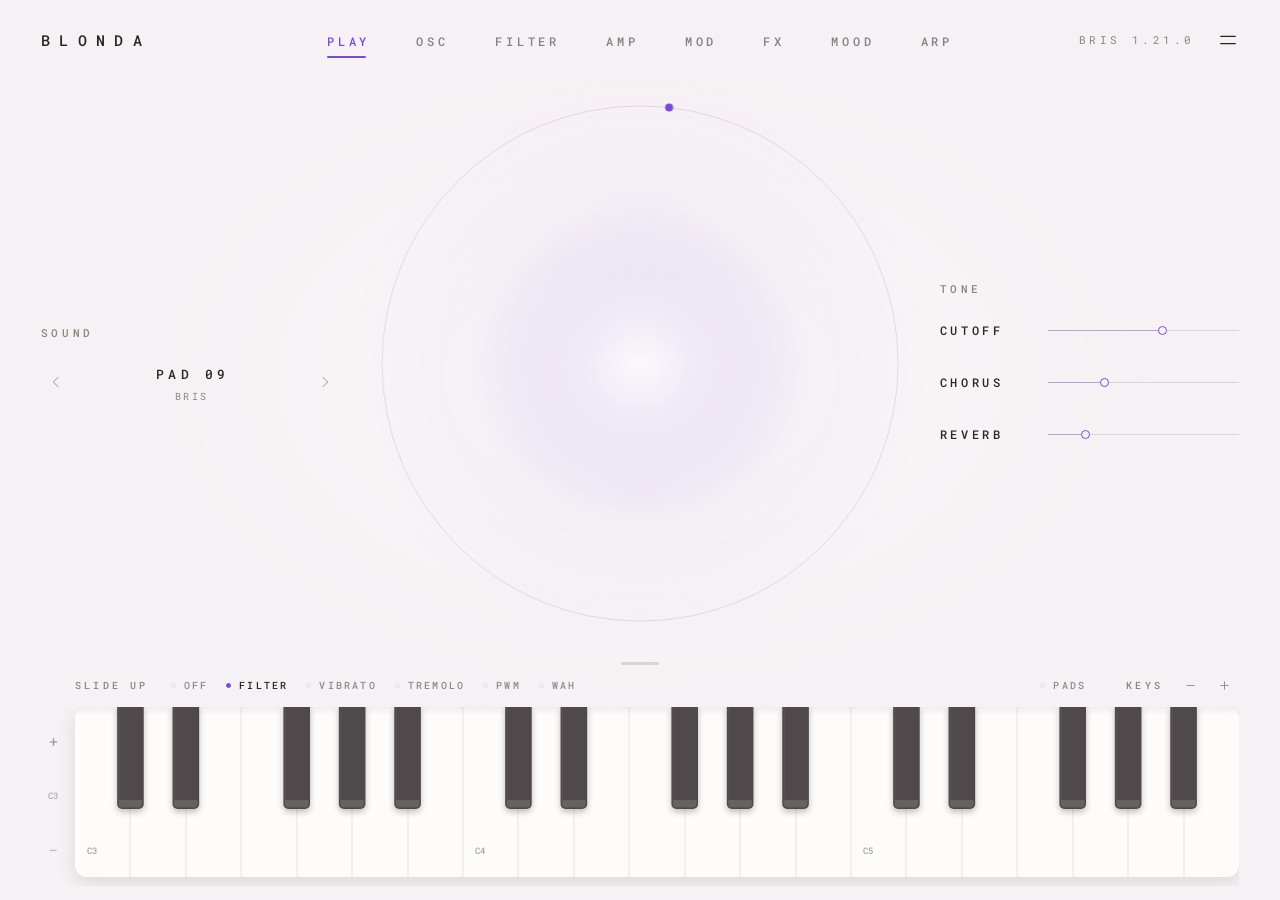
==== commit c34132ce: "1.21.0: alla hemliga motorer har MPE i BRIS MPE, och KÖREN i kyrkan renderad på riktigt - BRIS MPE: " ====
--- a/ui/index.html
+++ b/ui/index.html
@@ -44,7 +44,6 @@
 <script src="norrsken.js"></script>
 <script src="nattag.js"></script>
 <script src="analog.js"></script>
-<script src="koren.js"></script>
 <script src="app.js"></script>
 </body>
 </html>
--- a/ui/style.css
+++ b/ui/style.css
@@ -331,8 +331,10 @@
 html.hemlig #app { background: radial-gradient(ellipse 55% 50% at 50% 45%, rgba(120, 80, 220, .10), rgba(120, 80, 220, 0) 70%); }
 html.hemlig.h-kassett #app { background: radial-gradient(ellipse 55% 50% at 50% 40%, rgba(255, 170, 90, .11), rgba(255, 160, 70, 0) 72%); }
 html.hemlig.h-sjon #app { background: none; text-shadow: 0 1px 10px rgba(2, 12, 30, .55); }   /* texten syns även mot dagens himmel */
-html.hemlig.h-norrsken #app, html.hemlig.h-nattag #app, html.hemlig.h-analog #app, html.hemlig.h-koren #app { background: none; text-shadow: 0 1px 10px rgba(0, 0, 0, .55); }
-html.hemlig.h-orgel #app { background: radial-gradient(ellipse 55% 50% at 50% 40%, rgba(255, 190, 110, .08), rgba(255, 190, 110, 0) 72%); }
+html.hemlig.h-sjon.sjon-dag { --mute: #e2ebf6; --line: rgba(255, 255, 255, .55); --faint: rgba(255, 255, 255, .14); }   /* klar dag: ljusa etiketter och linjer */
+html.hemlig.h-sjon.sjon-dag #app { text-shadow: 0 1px 3px rgba(2, 18, 40, .6), 0 1px 12px rgba(2, 18, 40, .7); }   /* och mer skugga */
+html.hemlig.h-norrsken #app, html.hemlig.h-nattag #app, html.hemlig.h-analog #app { background: none; text-shadow: 0 1px 10px rgba(0, 0, 0, .55); }
+html.hemlig.h-orgel #app, html.hemlig.h-koren #app { background: radial-gradient(ellipse 55% 50% at 50% 40%, rgba(255, 190, 110, .08), rgba(255, 190, 110, 0) 72%); }
 html.hemlig #fsw .fs { background: rgba(22, 19, 34, .6); }
 html.hemlig .pad { background: rgba(255, 255, 255, .05); border-color: rgba(255, 255, 255, .12); box-shadow: 0 12px 40px rgba(0, 0, 0, .35); }
 html.hemlig #menu .shade { background: rgba(11, 10, 19, .6); }
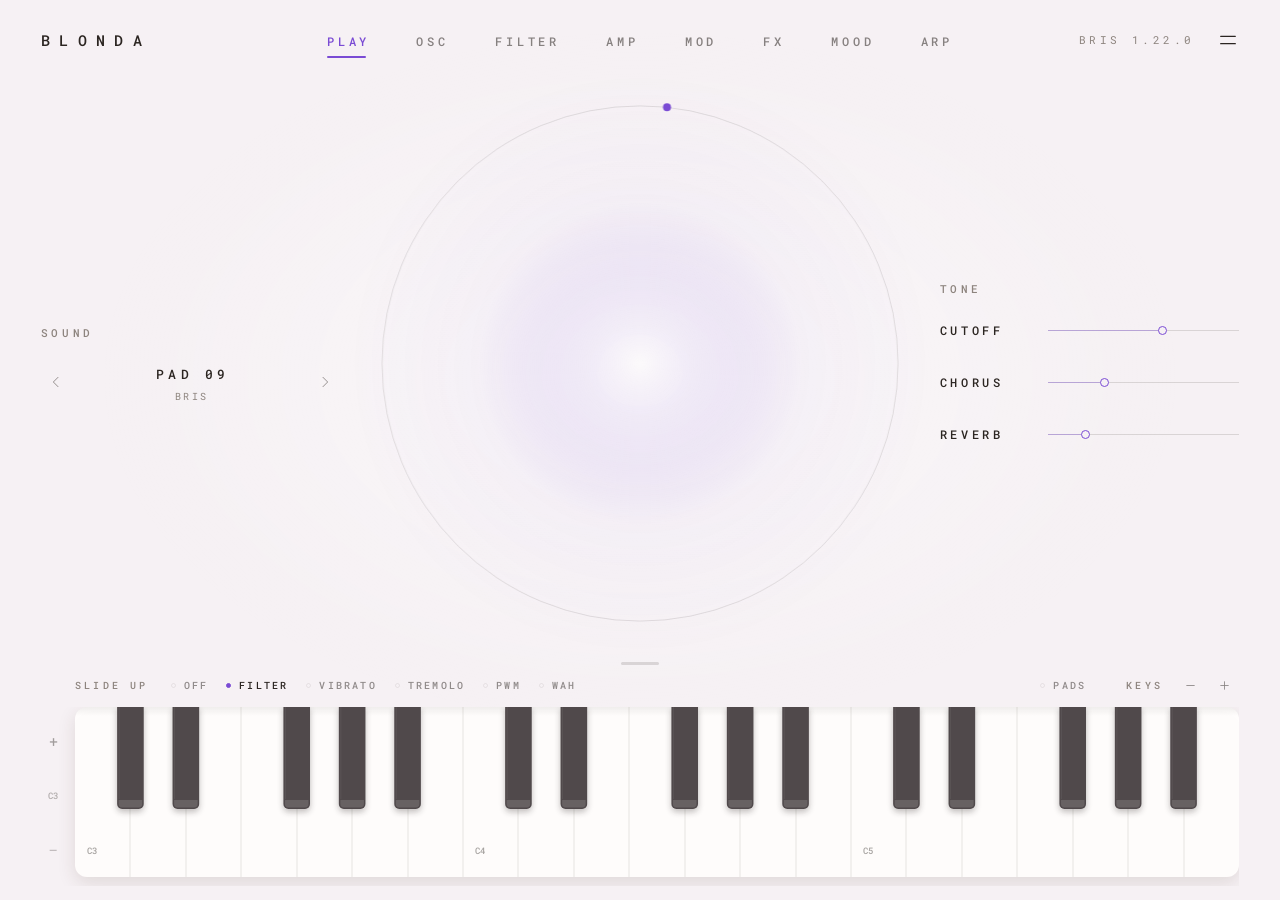
==== commit 25ea3914: "1.22.0: KNAPPSATSEN – retro sifferknappsats med trummaskinen PULS bakom en kod - KNAPPSATSEN (SECRET" ====
--- a/ui/index.html
+++ b/ui/index.html
@@ -41,6 +41,7 @@
 <script src="kristall.js"></script>
 <script src="sjon.js"></script>
 <script src="kassett.js"></script>
+<script src="knappsats.js"></script>
 <script src="norrsken.js"></script>
 <script src="nattag.js"></script>
 <script src="analog.js"></script>
--- a/ui/style.css
+++ b/ui/style.css
@@ -184,6 +184,9 @@
 #menu .it { text-align: left; font-size: 11px; letter-spacing: .14em; padding: 8px 0 8px 19px; opacity: .72; white-space: nowrap; overflow: hidden; text-overflow: ellipsis; text-transform: uppercase; }
 #menu .it:hover { opacity: 1; }
 #menu .it.on { color: var(--a); opacity: 1; }
+/* KNAPPSATSEN: skriv en kod (överst i menyn, med en liten knappsats) */
+#menu .kodrad { display: flex; align-items: center; gap: 10px; padding: 10px 0 12px 0; margin-bottom: 6px; border-bottom: 1px solid var(--line); width: 100%; }
+#menu .kodrad .ic { width: 17px; height: 17px; flex: none; }
 #menu .foot { border-top: 1px solid var(--faint); padding-top: 16px; display: flex; flex-wrap: wrap; gap: 14px 24px; align-items: center; font-size: 10px; letter-spacing: .18em; color: var(--mute); }
 #menu .foot button { letter-spacing: .24em; color: var(--ink); font-weight: 500; }
 #menu .foot button.mute { color: var(--mute); }
@@ -320,7 +323,7 @@
    Mörkt läge med patchens scen (kristall.js, sjon.js, kassett.js). Bakgrund och accent sätts av applyTheme. */
 #kristall, #kassett, #sjon { display: none; }
 #sjon, .himmel { position: fixed; inset: 0; width: 100%; height: 100%; z-index: 0; pointer-events: none; }
-#norrsken, #nattag, #orgel, #analog, #analog_strale, #koren { display: none; }
+#norrsken, #nattag, #orgel, #analog, #analog_strale, #koren, #knappsatsen { display: none; }
 #hemskylt { position: fixed; left: 50%; top: 84px; transform: translate(-50%, -6px); z-index: 30; pointer-events: none;
   display: flex; flex-direction: column; align-items: center; gap: 8px; opacity: 0; transition: opacity .5s, transform .5s;
   color: var(--ink); text-align: center; }
